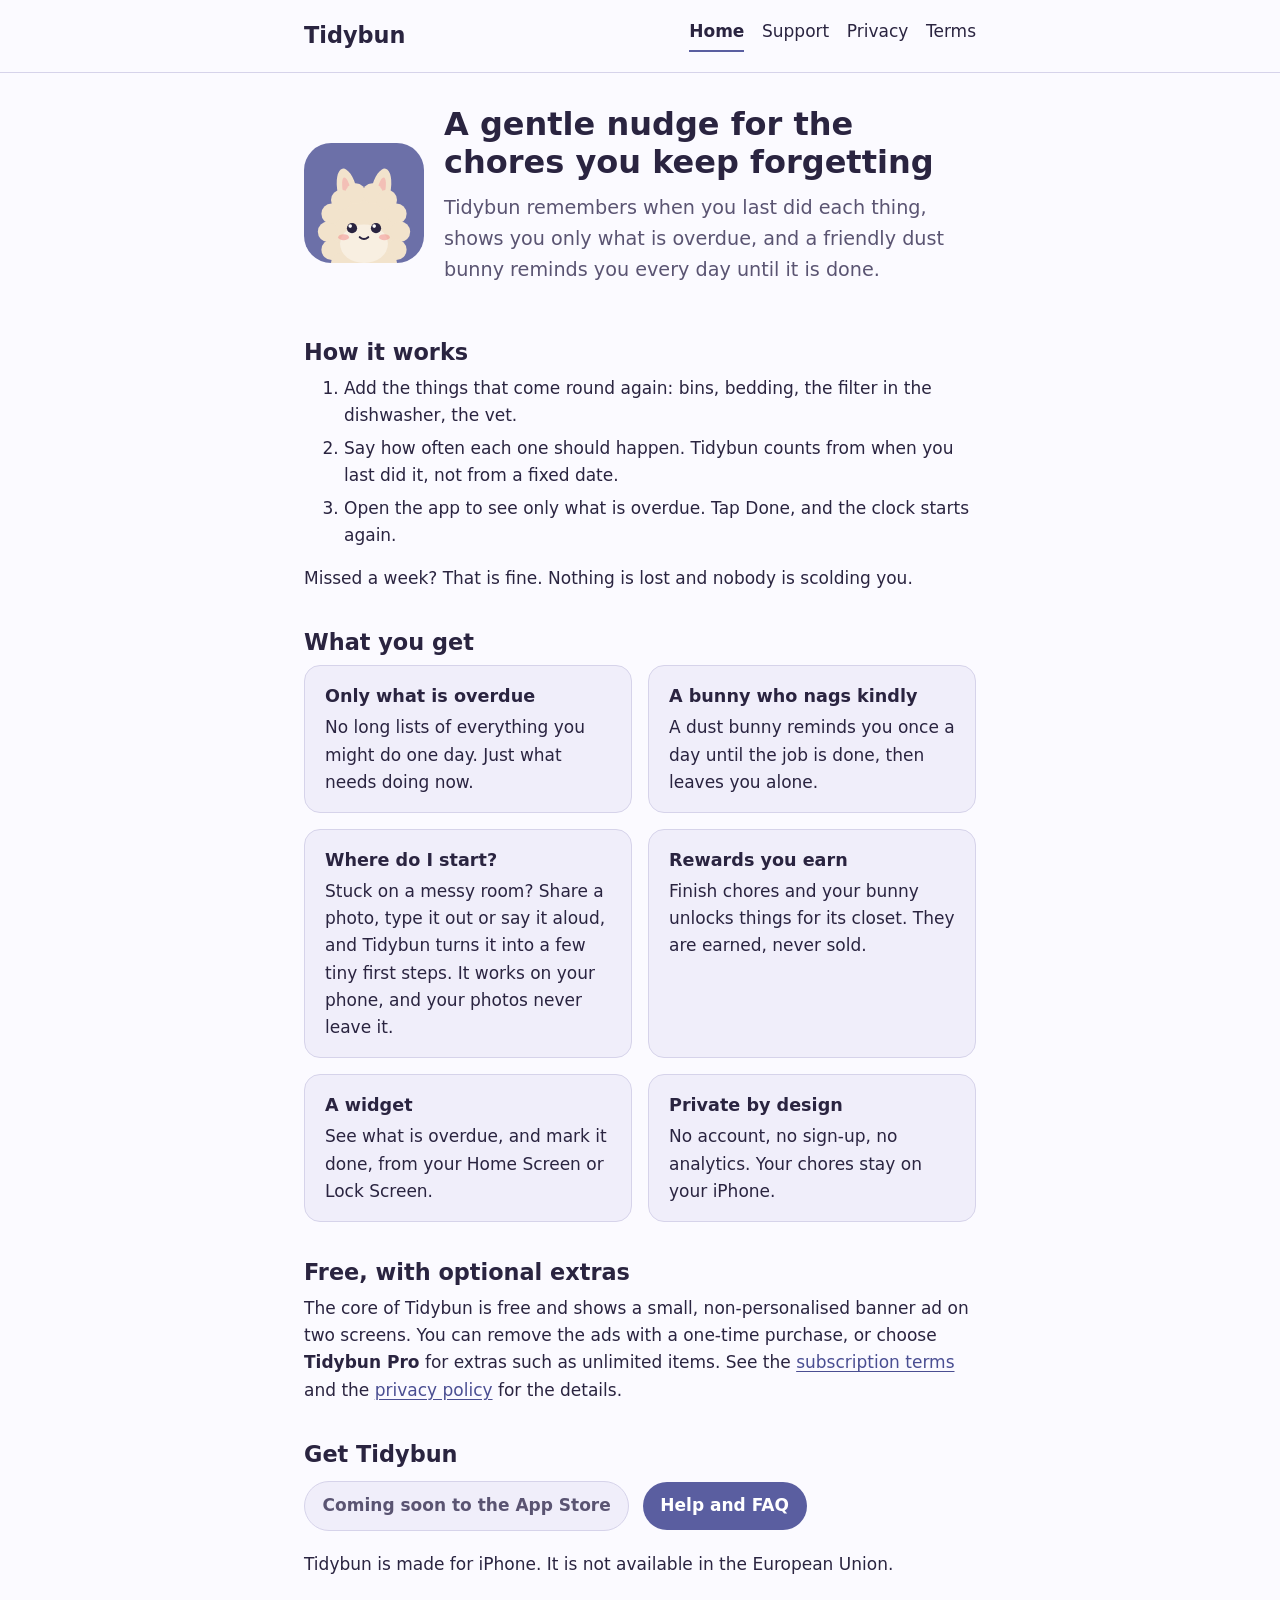
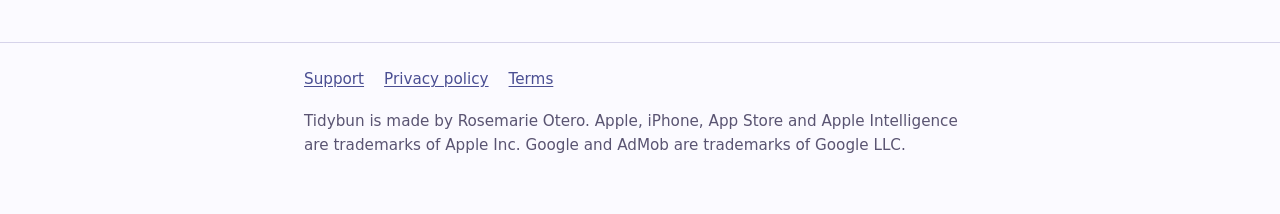
==== index.html @ 49b7b9a6 "Add Tidybun static site Co-Authored-By: Claude Opus 5.5 <noreply@anthropic.com>" ====
<!doctype html>
<html lang="en">
<head>
<meta charset="utf-8">
<meta name="viewport" content="width=device-width, initial-scale=1">
<meta name="color-scheme" content="light dark">
<title>Tidybun: a gentle nudge for the chores you keep forgetting</title>
<meta name="description" content="Tidybun tracks when you last did each chore, shows only what is overdue, and a dust bunny nudges you daily until it is done.">
<link rel="icon" href="icon.svg" type="image/svg+xml">
<link rel="stylesheet" href="style.css">
</head>
<body>
<a class="skip" href="#main">Skip to content</a>
<header class="site"><div class="wrap">
  <a class="brand" href="index.html">Tidybun</a>
  <nav aria-label="Main"><ul>
    <li><a href="index.html" aria-current="page">Home</a></li>
    <li><a href="support.html">Support</a></li>
    <li><a href="privacy.html">Privacy</a></li>
    <li><a href="terms.html">Terms</a></li>
  </ul></nav>
</div></header>

<main id="main"><div class="wrap">
  <div class="hero"><svg role="img" aria-label="Tidybun app icon: a smiling dust bunny" xmlns="http://www.w3.org/2000/svg" viewBox="0 0 200 200" >
<rect width="200" height="200" fill="#6C70A8"/>
<g transform="translate(0,30)">
<ellipse cx="72" cy="50" rx="16" ry="38" transform="rotate(-12 72 50)" fill="#F2E3CC"/>
<ellipse cx="128" cy="50" rx="16" ry="38" transform="rotate(12 128 50)" fill="#F2E3CC"/>
<ellipse cx="72" cy="52" rx="7" ry="25" transform="rotate(-12 72 52)" fill="#F6A9A9" opacity="0.6"/>
<ellipse cx="128" cy="52" rx="7" ry="25" transform="rotate(12 128 52)" fill="#F6A9A9" opacity="0.6"/>
<g fill="#F2E3CC"><circle cx="100" cy="118" r="64"/><circle cx="40" cy="118" r="17"/><circle cx="46" cy="88" r="17"/><circle cx="62" cy="65" r="17"/><circle cx="86" cy="54" r="17"/><circle cx="114" cy="54" r="17"/><circle cx="138" cy="65" r="17"/><circle cx="154" cy="88" r="17"/><circle cx="160" cy="118" r="17"/><circle cx="154" cy="148" r="17"/><circle cx="138" cy="170" r="17"/><circle cx="46" cy="148" r="17"/><circle cx="62" cy="170" r="17"/></g>
<ellipse cx="100" cy="138" rx="40" ry="32" fill="#FFFFFF" opacity="0.4"/>
<ellipse cx="66" cy="127" rx="9" ry="5" fill="#F48A8A" opacity="0.5"/><ellipse cx="134" cy="127" rx="9" ry="5" fill="#F48A8A" opacity="0.5"/>
<circle cx="80" cy="112" r="8.5" fill="#2A2440"/><circle cx="120" cy="112" r="8.5" fill="#2A2440"/>
<circle cx="77" cy="108.5" r="3" fill="#FFFFFF"/><circle cx="117" cy="108.5" r="3" fill="#FFFFFF"/>
<path d="M93 127 Q100 133 107 127" stroke="#2A2440" stroke-width="3.5" fill="none" stroke-linecap="round"/>
</g>
</svg><div>
  <h1>A gentle nudge for the chores you keep forgetting</h1>
  <p class="lead">Tidybun remembers when you last did each thing, shows you only what is overdue, and a friendly dust bunny reminds you every day until it is done.</p></div></div>

  <h2>How it works</h2>
  <ol>
    <li>Add the things that come round again: bins, bedding, the filter in the dishwasher, the vet.</li>
    <li>Say how often each one should happen. Tidybun counts from when you last did it, not from a fixed date.</li>
    <li>Open the app to see only what is overdue. Tap Done, and the clock starts again.</li>
  </ol>
  <p>Missed a week? That is fine. Nothing is lost and nobody is scolding you.</p>

  <h2>What you get</h2>
  <div class="grid">
    <div class="card"><h3>Only what is overdue</h3><p>No long lists of everything you might do one day. Just what needs doing now.</p></div>
    <div class="card"><h3>A bunny who nags kindly</h3><p>A dust bunny reminds you once a day until the job is done, then leaves you alone.</p></div>
    <div class="card"><h3>Where do I start?</h3><p>Stuck on a messy room? Share a photo, type it out or say it aloud, and Tidybun turns it into a few tiny first steps. It works on your phone, and your photos never leave it.</p></div>
    <div class="card"><h3>Rewards you earn</h3><p>Finish chores and your bunny unlocks things for its closet. They are earned, never sold.</p></div>
    <div class="card"><h3>A widget</h3><p>See what is overdue, and mark it done, from your Home Screen or Lock Screen.</p></div>
    <div class="card"><h3>Private by design</h3><p>No account, no sign-up, no analytics. Your chores stay on your iPhone.</p></div>
  </div>

  <h2>Free, with optional extras</h2>
  <p>The core of Tidybun is free and shows a small, non-personalised banner ad on two screens. You can remove the ads with a one-time purchase, or choose <strong>Tidybun Pro</strong> for extras such as unlimited items. See the <a href="terms.html">subscription terms</a> and the <a href="privacy.html">privacy policy</a> for the details.</p>

  <h2>Get Tidybun</h2>
  <p>
    <span class="button disabled" aria-disabled="true">Coming soon to the App Store</span>
    <a class="button" href="support.html">Help and FAQ</a>
  </p>
  <p>Tidybun is made for iPhone. It is not available in the European Union.</p>
</div></main>

<footer class="site"><div class="wrap">
  <ul>
    <li><a href="support.html">Support</a></li>
    <li><a href="privacy.html">Privacy policy</a></li>
    <li><a href="terms.html">Terms</a></li>
  </ul>
  <p>Tidybun is made by Rosemarie Otero. Apple, iPhone, App Store and Apple Intelligence are trademarks of Apple Inc. Google and AdMob are trademarks of Google LLC.</p>
</div></footer>
</body>
</html>
---- style.css ----
/* Tidybun site. One stylesheet, no scripts. Rounded system type, no external fonts. */
:root {
  --bg: #fbfaff;
  --surface: #f0eefa;
  --text: #2a2440;
  --muted: #5a5472;
  --link: #4a4e92;
  --border: #d6d3ea;
  --accent: #5a5ea0;
  --on-accent: #ffffff;
}
@media (prefers-color-scheme: dark) {
  :root {
    --bg: #17142a;
    --surface: #221e3a;
    --text: #f1eefc;
    --muted: #bdb8d6;
    --link: #b5b8f2;
    --border: #3b3660;
    --accent: #b5b8f2;
    --on-accent: #17142a;
  }
}
* { box-sizing: border-box; }
html { -webkit-text-size-adjust: 100%; }
body {
  margin: 0;
  background: var(--bg);
  color: var(--text);
  font: 1.0625rem/1.6 ui-rounded, "SF Pro Rounded", "Nunito", system-ui, -apple-system, "Segoe UI", Roboto, Arial, sans-serif;
  overflow-wrap: break-word;
}
a { color: var(--link); text-underline-offset: 0.15em; }
a:focus-visible, summary:focus-visible { outline: 3px solid var(--accent); outline-offset: 2px; border-radius: 2px; }
.skip { position: absolute; left: -999px; top: 0; background: var(--accent); color: var(--on-accent); padding: .5rem 1rem; z-index: 10; }
.skip:focus { left: 0; }
.wrap { max-width: 44rem; margin: 0 auto; padding: 0 1rem; }
header.site { border-bottom: 1px solid var(--border); }
header.site .wrap { display: flex; flex-wrap: wrap; align-items: center; justify-content: space-between; gap: .5rem 1.5rem; padding-top: .9rem; padding-bottom: .9rem; }
.brand { font-weight: 800; font-size: 1.4rem; color: var(--text); text-decoration: none; }
nav ul { list-style: none; display: flex; flex-wrap: wrap; gap: .25rem 1.1rem; margin: 0; padding: 0; }
nav a { color: var(--text); text-decoration: none; padding: .25rem 0; display: inline-block; }
nav a:hover { text-decoration: underline; }
nav a[aria-current="page"] { font-weight: 700; border-bottom: 2px solid var(--accent); }
main { padding: 2rem 0 3rem; }
h1 { font-size: 2rem; line-height: 1.2; margin: 0 0 .75rem; }
h2 { font-size: 1.4rem; line-height: 1.3; margin: 2.25rem 0 .5rem; }
h3 { font-size: 1.1rem; margin: 0 0 .25rem; }
p, ul, ol { margin: 0 0 1rem; }
li { margin-bottom: .35rem; }
.lead { font-size: 1.2rem; color: var(--muted); }
.updated { color: var(--muted); font-size: .95rem; }
.hero { display: flex; flex-wrap: wrap; align-items: center; gap: 1.25rem; margin-bottom: 1rem; }
.hero svg { width: 7.5rem; height: 7.5rem; border-radius: 1.7rem; flex: none; }
.hero > div { flex: 1 1 16rem; min-width: 0; }
.card { background: var(--surface); border: 1px solid var(--border); border-radius: 1rem; padding: 1rem 1.25rem; }
.card p { margin: 0; }
.grid { display: grid; gap: 1rem; grid-template-columns: repeat(auto-fit, minmax(min(14rem, 100%), 1fr)); }
.button { display: inline-block; background: var(--accent); color: var(--on-accent); font-weight: 700; padding: .65rem 1.1rem; border-radius: 999px; text-decoration: none; margin: .25rem .5rem .25rem 0; }
.button:hover { filter: brightness(1.08); }
.button.disabled { background: var(--surface); color: var(--muted); border: 1px solid var(--border); }
details { border-top: 1px solid var(--border); padding: .75rem 0; }
details:last-of-type { border-bottom: 1px solid var(--border); }
summary { cursor: pointer; font-weight: 700; }
details > :not(summary) { margin-top: .6rem; }
footer.site { border-top: 1px solid var(--border); color: var(--muted); font-size: .95rem; padding: 1.5rem 0 2.5rem; }
footer.site ul { list-style: none; display: flex; flex-wrap: wrap; gap: .25rem 1.25rem; padding: 0; margin: 0 0 .75rem; }
@media (max-width: 30rem) {
  h1 { font-size: 1.65rem; }
  body { font-size: 1rem; }
}
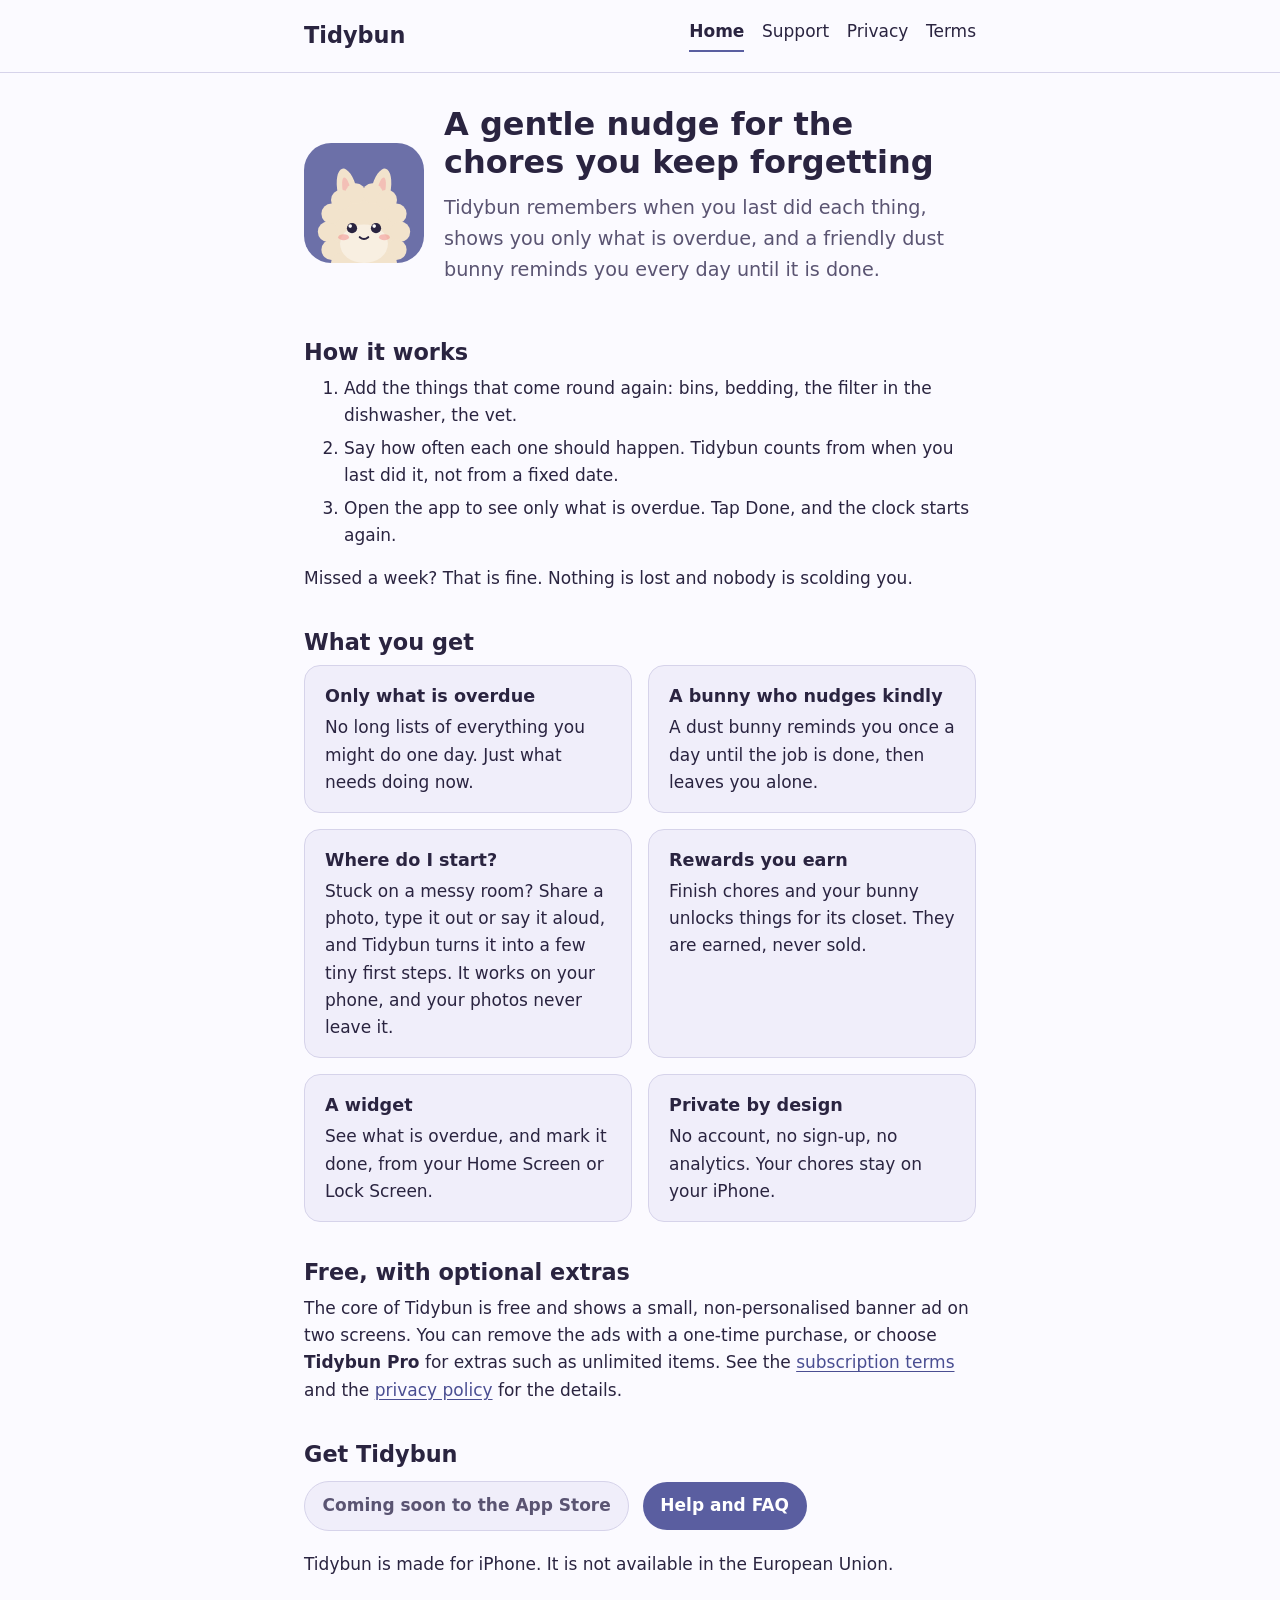
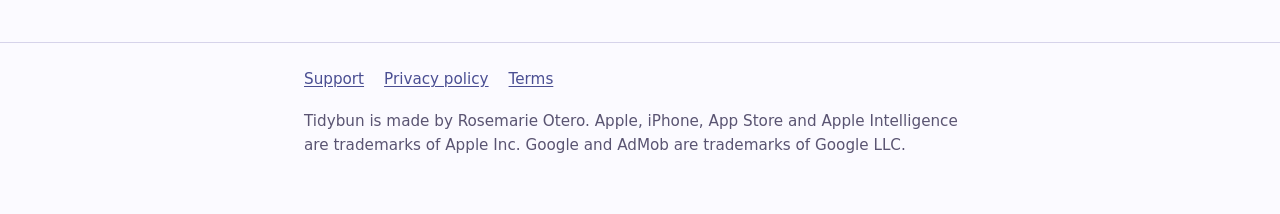
==== commit 14462deb: "Nudge wording Co-Authored-By: Claude Opus 5.5 <noreply@anthropic.com>" ====
--- a/index.html
+++ b/index.html
@@ -51,7 +51,7 @@
   <h2>What you get</h2>
   <div class="grid">
     <div class="card"><h3>Only what is overdue</h3><p>No long lists of everything you might do one day. Just what needs doing now.</p></div>
-    <div class="card"><h3>A bunny who nags kindly</h3><p>A dust bunny reminds you once a day until the job is done, then leaves you alone.</p></div>
+    <div class="card"><h3>A bunny who nudges kindly</h3><p>A dust bunny reminds you once a day until the job is done, then leaves you alone.</p></div>
     <div class="card"><h3>Where do I start?</h3><p>Stuck on a messy room? Share a photo, type it out or say it aloud, and Tidybun turns it into a few tiny first steps. It works on your phone, and your photos never leave it.</p></div>
     <div class="card"><h3>Rewards you earn</h3><p>Finish chores and your bunny unlocks things for its closet. They are earned, never sold.</p></div>
     <div class="card"><h3>A widget</h3><p>See what is overdue, and mark it done, from your Home Screen or Lock Screen.</p></div>
